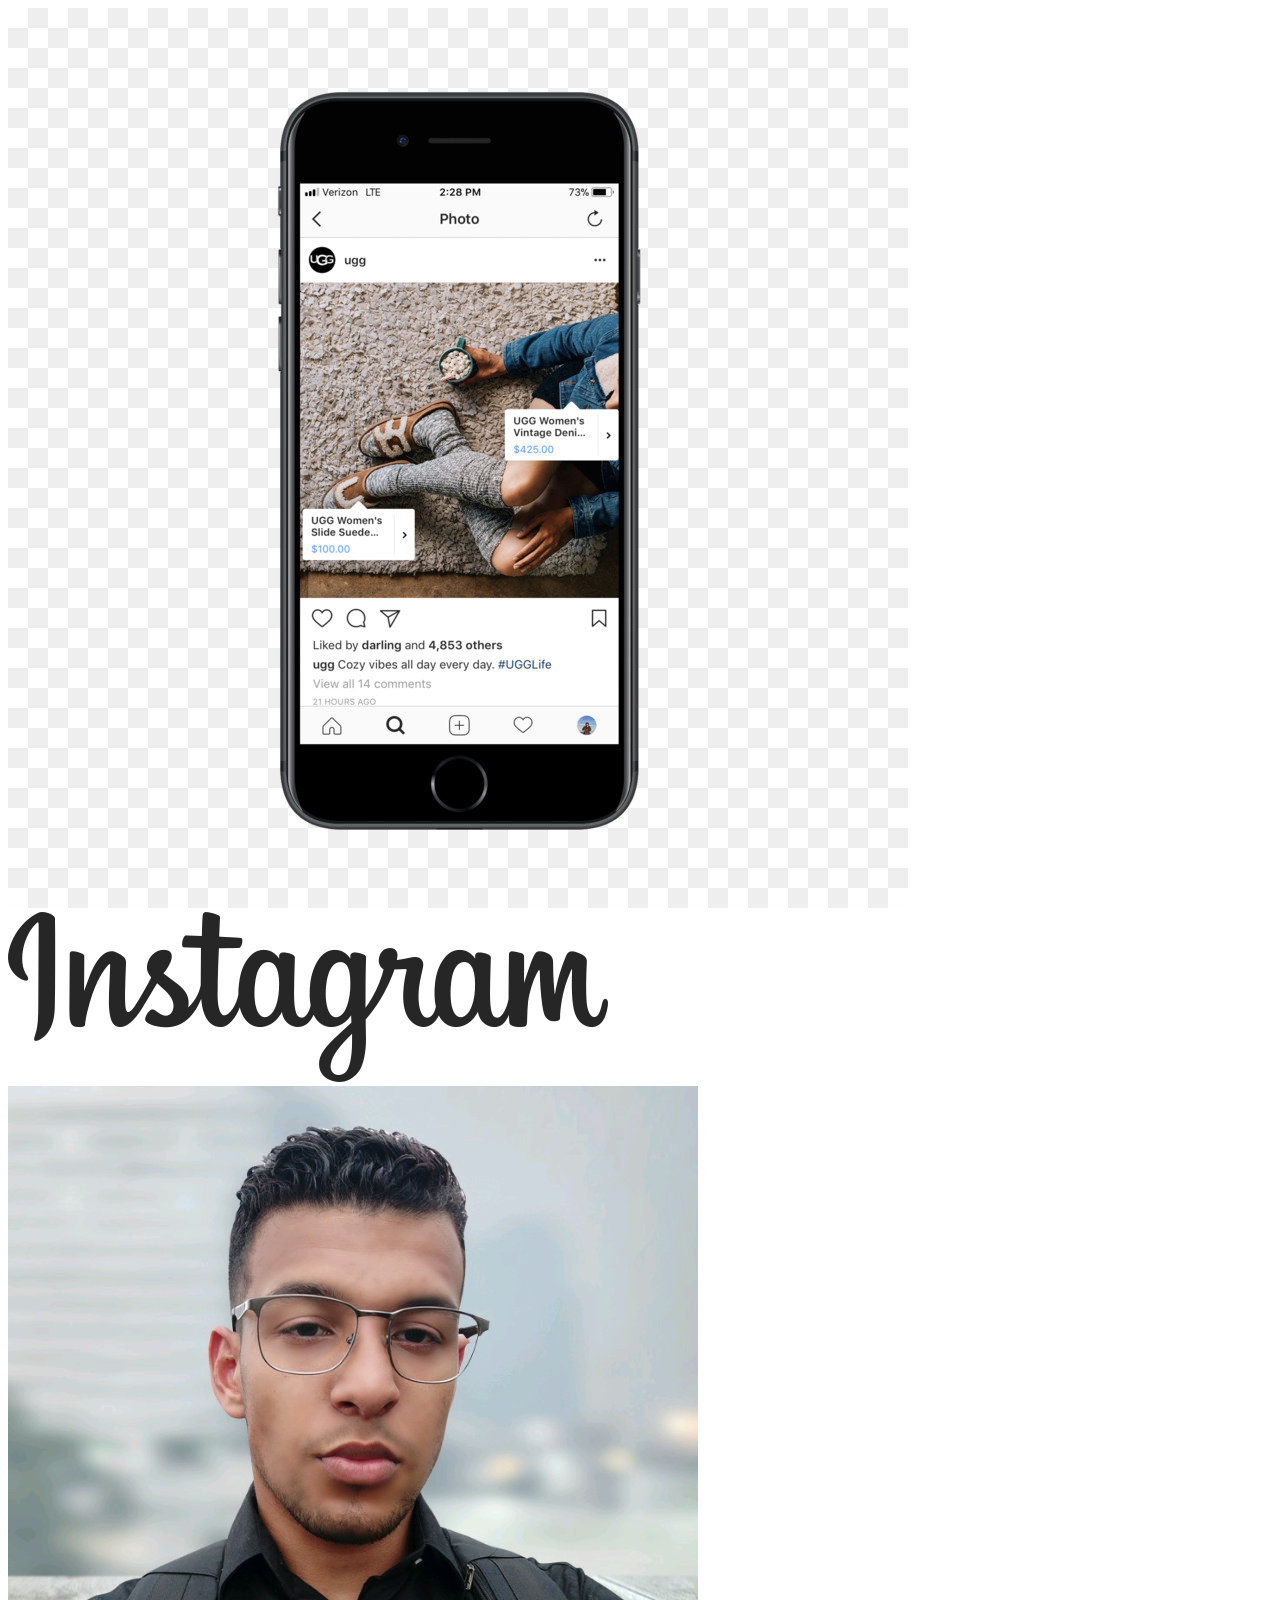
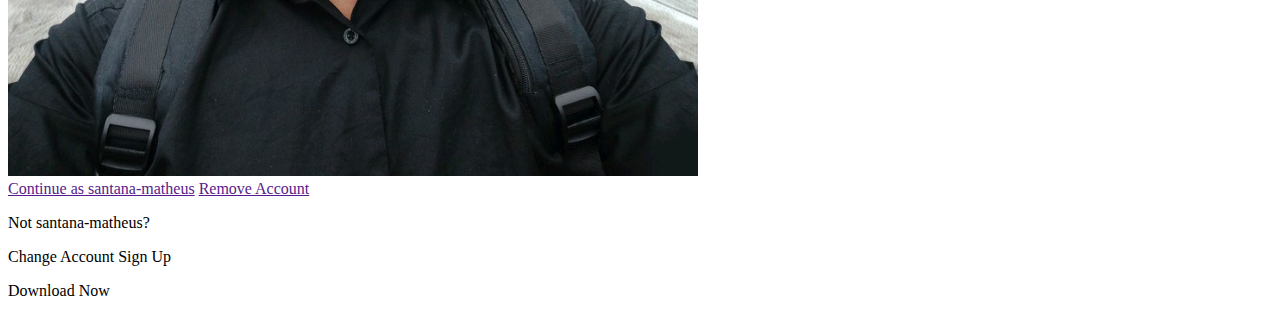
==== index.html @ e8469078 "Estrutura HTML" ====
<!DOCTYPE html>
<html>
<head>
	<meta charset="utf-8">
	<meta name="viewport" content="width=device-width, initial-scale=1">
	<link rel="stylesheet" type="text/css" href="">
	<title>Instagram</title>
</head>
<body>
	<div class="instagram-content">
		<div class="instagram-phone">
			<img src="./images/celular-instagram.png" alt="Celular Instagram">
		</div>
		
		<div class="instagram-continue">
			<div class="group">
				<img src="./images/logo.png" alt="Instagram Logo" class="instagram-logo">
			<div class="profile-photo">
				<img src="./images/perfil.png" alt="Foto Perfil">
			</div>
			<a href="" class="instagram-login">Continue as santana-matheus</a>
			<a href="" class="instagram-logout">Remove Account</a> 
			</div>
			<div class="group">
				<p class="not-account">Not santana-matheus?</p>
				<p class="notaccount">
					<span class="link-blue">Change Account</span>
					<span class="link-blue">Sign Up</span>
				</p>
			</div>
			<div class="get-the-app">
				<p class="get-app">Download Now</p>
				<div class="downlaod">
					<a href="" class="app-download"></a>
					<a href="" class="app-download"></a>
				</div>
			</div>
		</div>
	</div>
</body>
</html>
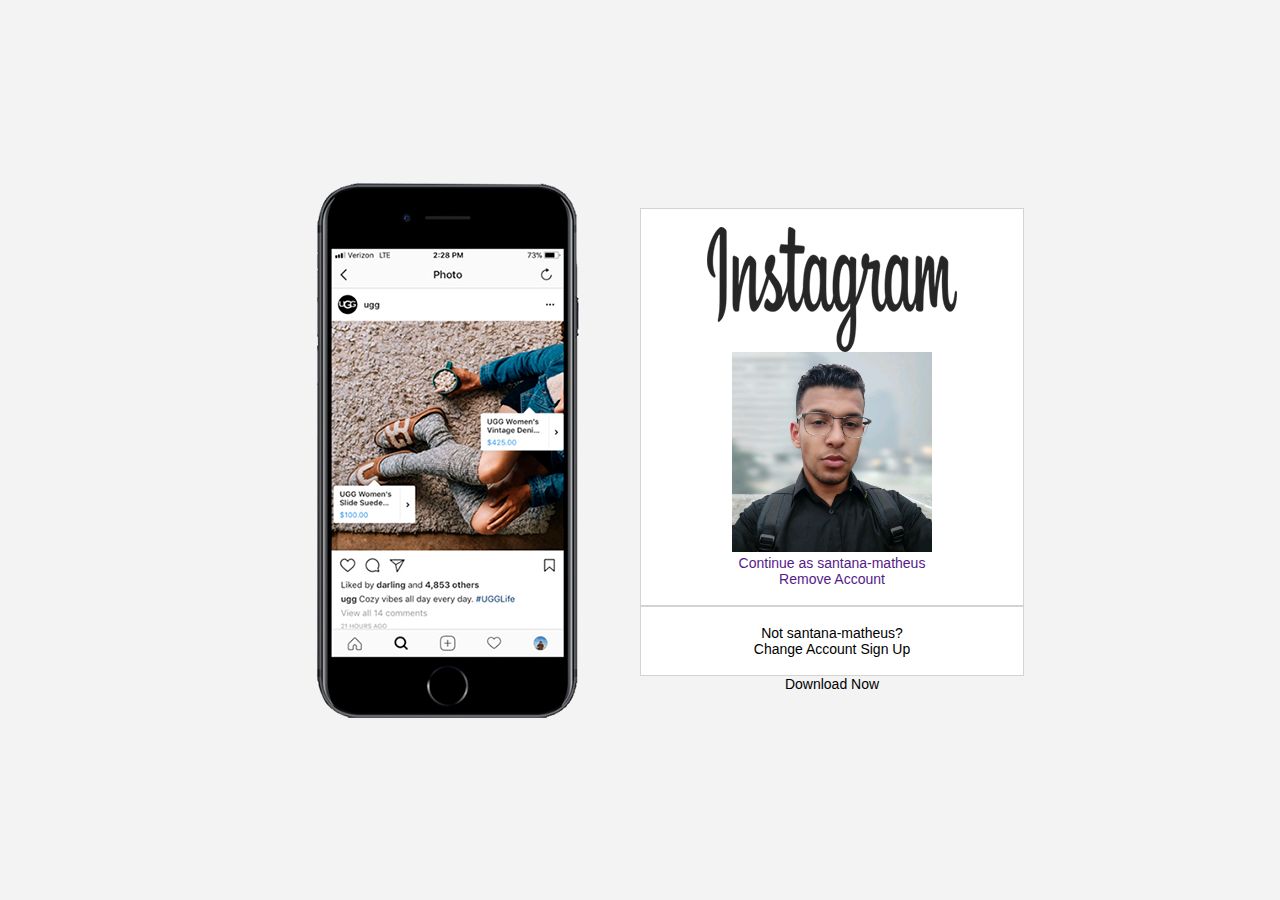
==== commit 43c6cb3d: "Propriedades CSS" ====
--- a/index.html
+++ b/index.html
@@ -3,7 +3,7 @@
 <head>
 	<meta charset="utf-8">
 	<meta name="viewport" content="width=device-width, initial-scale=1">
-	<link rel="stylesheet" type="text/css" href="">
+	<link rel="stylesheet" type="text/css" href="./css/style.css">
 	<title>Instagram</title>
 </head>
 <body>
@@ -16,7 +16,7 @@
 			<div class="group">
 				<img src="./images/logo.png" alt="Instagram Logo" class="instagram-logo">
 			<div class="profile-photo">
-				<img src="./images/perfil.png" alt="Foto Perfil">
+				<img src="./images/perfil.png" alt="Foto Perfil" width="200px">
 			</div>
 			<a href="" class="instagram-login">Continue as santana-matheus</a>
 			<a href="" class="instagram-logout">Remove Account</a> 
--- a/css/style.css
+++ b/css/style.css
@@ -0,0 +1,58 @@
+* {
+	padding: 0;
+	margin: 0;
+	box-sizing: border-box;
+	text-decoration: none;
+	font-family: sans-serif;
+	font-size: 14px;
+}
+
+body {
+	width: 100%;
+	min-height: 100vh;
+	background-color: rgb(243, 243, 243);
+	margin: 0;
+	padding: 0;
+	display: flex;
+	justify-content: center; /*Alinhamento Horizontal*/
+	
+}
+
+.instagram-content {
+	display: flex; /*Posicionamento horizontal um ao lado do outro*/
+	align-items: center; /*Alinhamento Vertical*/
+	justify-content: start; /*Alinhamento Horizontal*/
+	width: 60%;
+	height: 100vh;
+}
+
+.instagram-phone {
+	display: flex;
+	align-items: center;
+	justify-content: center;
+	width: 50%;
+}
+
+.instagram-phone img {
+}
+
+.instagram-continue {
+	display: flex;
+	align-items: center;
+	justify-content: space-around;
+	flex-direction: column;
+	width: 50%;
+	min-height: 34rem;
+
+}
+
+.group {
+	display: flex;
+	justify-content: space-between;
+	align-items: center;
+	flex-direction: column;
+	background-color: #ffffff;
+	width: 100%;
+	padding: 1.3rem;
+	border: 1px solid lightgray;
+}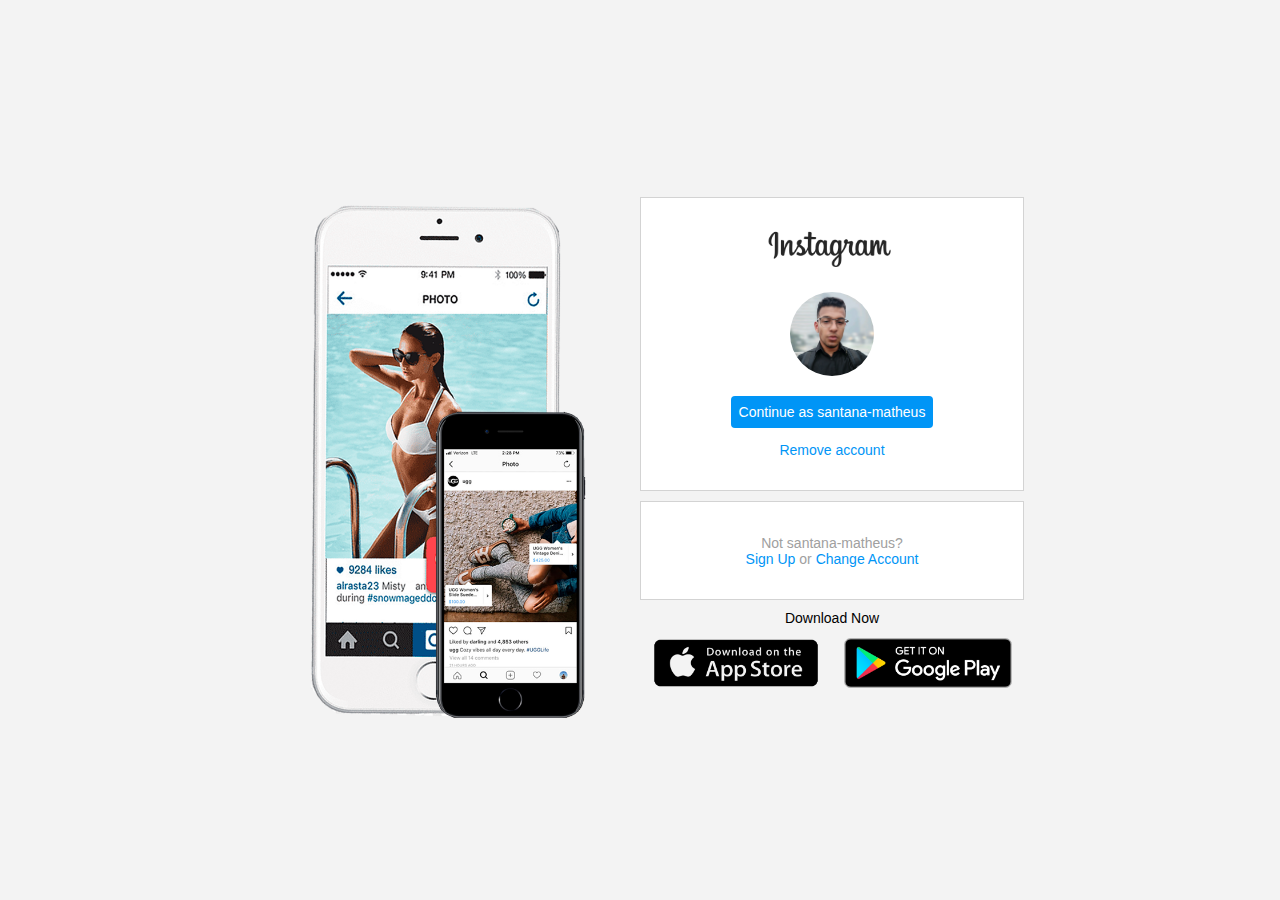
==== commit a75ae9ea: "." ====
--- a/index.html
+++ b/index.html
@@ -9,30 +9,38 @@
 <body>
 	<div class="instagram-content">
 		<div class="instagram-phone">
-			<img src="./images/celular-instagram.png" alt="Celular Instagram">
+			<img src="./images/fundo.png" alt="Celular Instagram">
 		</div>
 		
 		<div class="instagram-continue">
 			<div class="group">
 				<img src="./images/logo.png" alt="Instagram Logo" class="instagram-logo">
+
 			<div class="profile-photo">
-				<img src="./images/perfil.png" alt="Foto Perfil" width="200px">
+				<img src="./images/perfil.png" alt="Foto Perfil">
 			</div>
 			<a href="" class="instagram-login">Continue as santana-matheus</a>
-			<a href="" class="instagram-logout">Remove Account</a> 
+			<a href="cadastrar.html" class="instagram-logout">Remove account</a>
+
+				
 			</div>
+
 			<div class="group">
-				<p class="not-account">Not santana-matheus?</p>
-				<p class="notaccount">
-					<span class="link-blue">Change Account</span>
-					<span class="link-blue">Sign Up</span>
-				</p>
+				<span class="not-account">Not santana-matheus?
+					
+				</span>
+					<span class="not-account"><a href="" class="link-blue">Sign Up</a> or <a href="" class="link-blue">Change Account</a> </span> 
 			</div>
+
 			<div class="get-the-app">
 				<p class="get-app">Download Now</p>
-				<div class="downlaod">
-					<a href="" class="app-download"></a>
-					<a href="" class="app-download"></a>
+				<div class="download">
+					<a href="https://apps.apple.com/br/app/instagram/id389801252" target="blank" class="app-download">
+					<img src="./images/apple-store-button.png">
+					</a>
+					<a href="https://play.google.com/store/apps/details?id=com.instagram.android"  target="blank" class="app-download">
+						<img src="./images/google-store-button.png">
+					</a>
 				</div>
 			</div>
 		</div>
--- a/css/style.css
+++ b/css/style.css
@@ -34,6 +34,7 @@
 }
 
 .instagram-phone img {
+	height: 535px;
 }
 
 .instagram-continue {
@@ -53,6 +54,98 @@
 	flex-direction: column;
 	background-color: #ffffff;
 	width: 100%;
-	padding: 1.3rem;
+	padding: 2.3rem;
 	border: 1px solid lightgray;
+}
+
+.group:nth-child(2) {
+	margin-top: 10px;
+}
+
+.instagram-logo {
+	height: 3rem;
+}
+.profile-photo {
+	display: flex;
+	justify-content: center;
+	align-items: center;
+	border-radius: 50%;
+	overflow: hidden;
+	margin-top: 20px;
+}
+.profile-photo img {
+	height: 6rem;
+}
+
+.instagram-login {
+	background-color: #0095f6;
+	color: white;
+	padding: 8px;
+	border-radius: 4px;
+	margin-top: 20px;
+}
+.instagram-logout {
+	color: #0095f6;
+	margin-top: 1rem;
+}
+.not-account {
+	color: rgb(160, 160, 160);
+}
+ .link-blue {
+ 	color: #0095f6;
+ }
+
+ .get-the-app {
+ 	display: flex;
+ 	flex-direction: column;
+ 	align-items: center;
+ 	justify-content: center;
+ 	width: 100%;
+ }
+ .get-app {
+ 	margin-top: 10px;
+ }
+
+ .download {
+ 	display: flex;
+ 	width: 100%;
+ 	align-items: center;
+ }
+
+ .app-download img {
+ 	width: 100%;
+ }
+
+ /*MIDIA QUERY*/
+
+ @media (max-width: 1050px) {
+ 	.instagram-content:{
+ 		width: 90%;	
+ 	}
+ 	.instagram-phone img {
+		width: 90%;
+		height: 90%;
+		margin-left: -10px;
+}
+
+}
+
+@media (max-width: 650px) {
+	.instagram-content{
+ 		width: 90%;
+ 		display: inline-block;
+ 	}
+
+ 	.group {
+ 		width: 90%;
+ 		margin-top: 20px;
+ 	}
+ 	.instagram-phone img {
+		display: none;
+}
+
+ 	.instagram-continue {
+ 		width: 100%;
+ 		justify-content: center;
+ 	}
 }